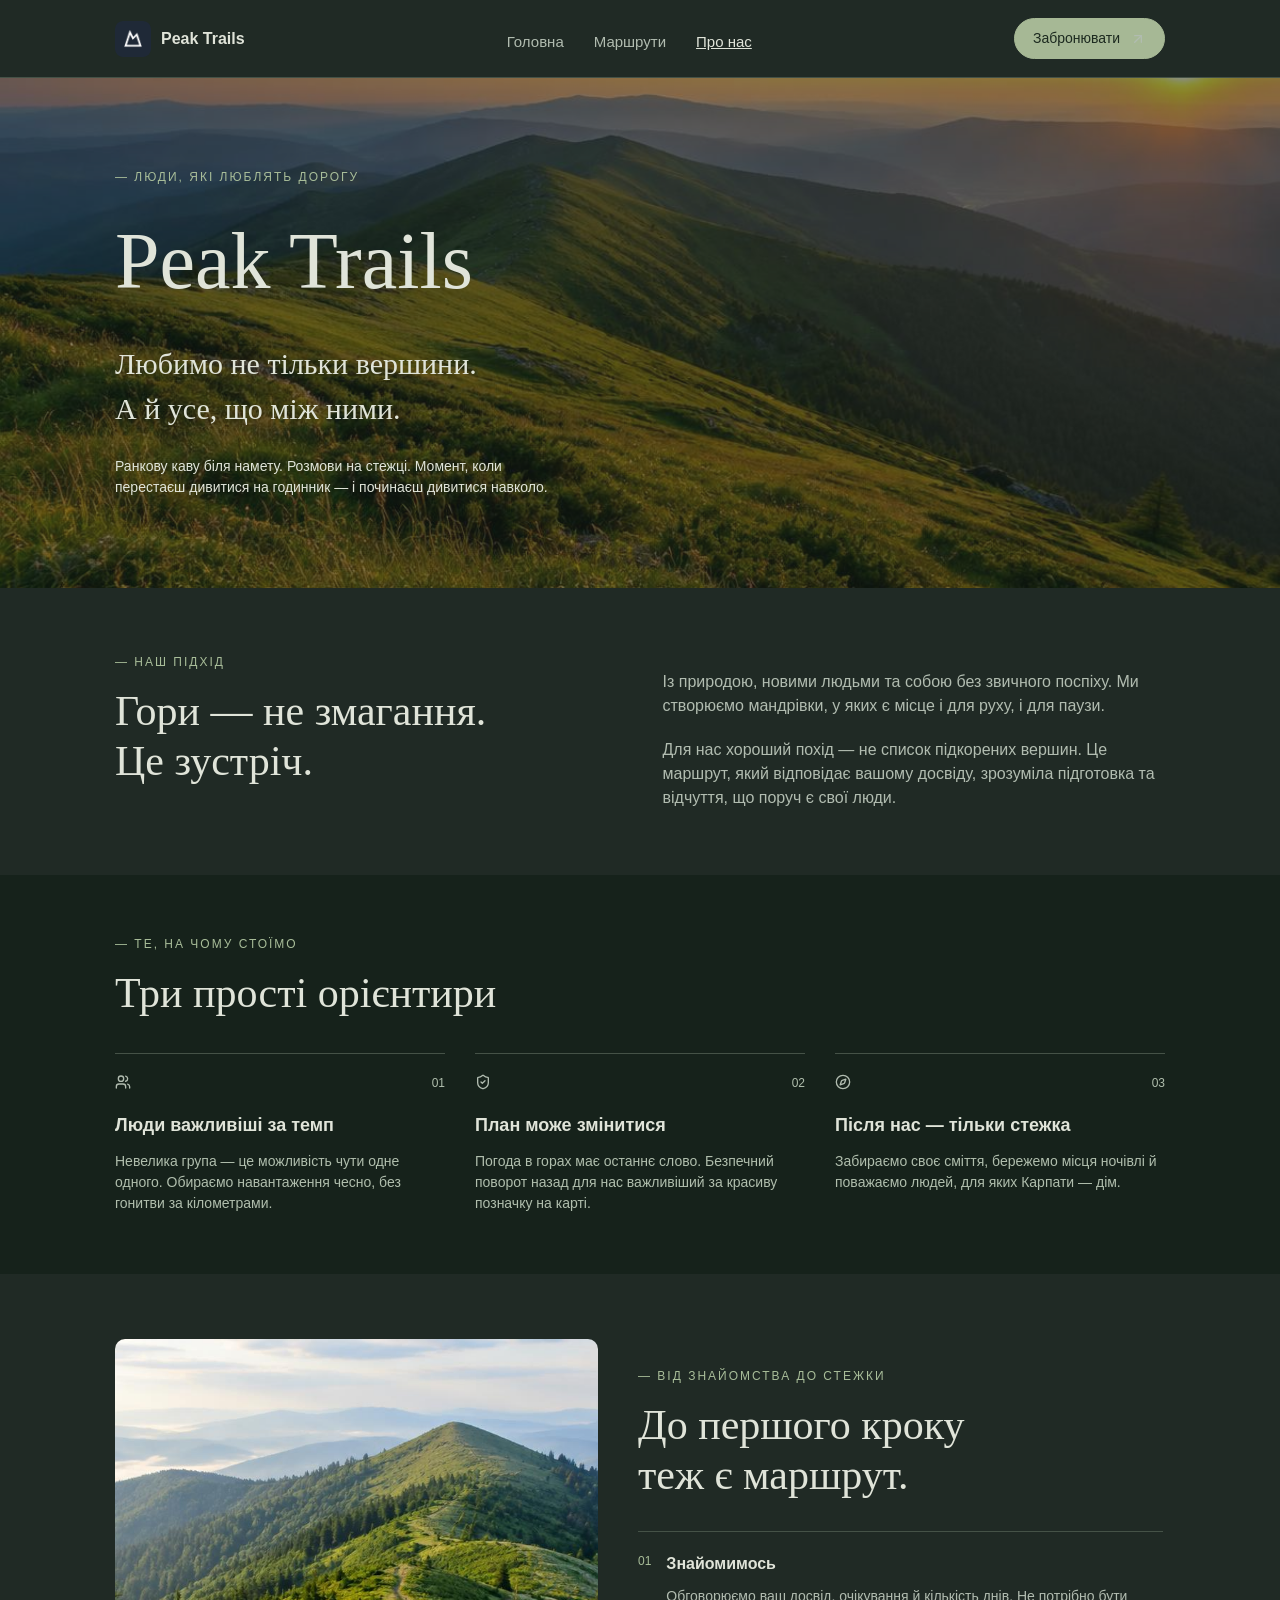
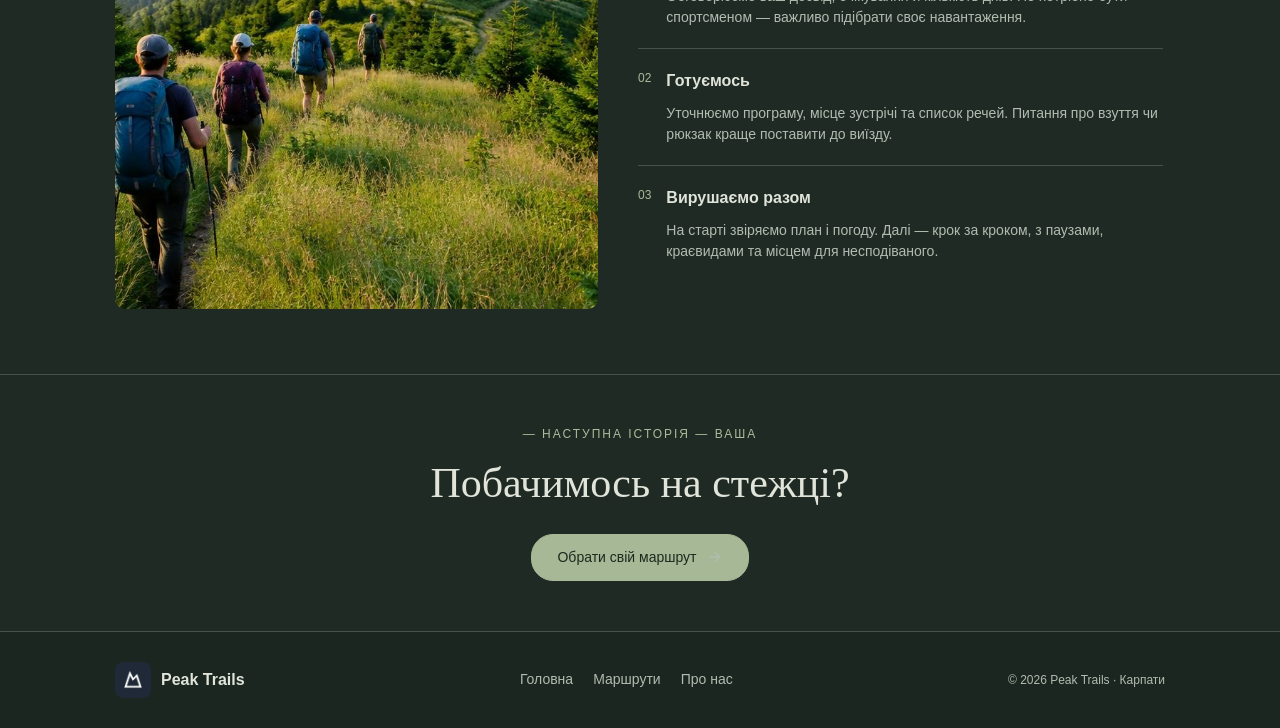
==== about_us.html @ 2f114bc2 "Add Peak Trails This commit adds the Peak Trails" ====
<!DOCTYPE html>
<html lang="uk">
    <head>
        <meta charset="utf-8">
        <meta name="viewport" content="width=device-width, initial-scale=1">
        <meta name="theme-color" content="#202a25">
        <title>Про нас — Peak Trails</title>
        <meta name="description" content="Авторські маршрути Карпатами, малі групи та досвідчені провідники. Знайдіть свою стежку з Peak Trails.">
        <link rel="icon" type="image/png" href="assets/peak-trails-logo.png">
        <link rel="stylesheet" href="style.css">
        <link rel="stylesheet" href="about_us.css">
    </head>
    <body>

        <header class="site-header">
            <div class="container header-content">
                <a href="index.html" class="brand">
                    <img src="assets/peak-trails-logo.png" alt="" width="36" height="36">
                    <span>Peak Trails</span>
                </a>
                <nav class="main-nav">
                    <a href="index.html">Головна</a>
                    <a href="trails.html">Маршрути</a>
                    <a href="about_us.html" class="active">Про нас</a>
                </nav>
                <a href="index.html#book" class="button button-small">
                    Забронювати
                    <img src="assets/icons/arrow-up-right.svg" alt="" class="icon">
                </a>
            </div>
        </header>

        <main id="main-content">

            <!-- Про агенцію -->
            <section class="about-hero">
                <img src="assets/borzhava.jpg" alt="Зелені полонини та хребти Боржави" width="1200" height="800">
                <div class="about-shade"></div>
                <div class="container">
                    <p class="eyebrow">— Люди, які люблять дорогу</p>
                    <h1>Peak Trails</h1>
                    <p class="about-tagline">
                        Любимо не тільки вершини.
                        <br>
                        А й усе, що між ними.
                    </p>
                    <p class="about-description">
                        Ранкову каву біля намету. Розмови на стежці. Момент, коли перестаєш дивитися на
                        годинник — і починаєш дивитися навколо.
                    </p>
                </div>
            </section>

            <!-- Наш підхід -->
            <section class="container approach">
                <div>
                    <p class="eyebrow">— Наш підхід</p>
                    <h2>
                        Гори — не змагання.
                        <br>
                        Це зустріч.
                    </h2>
                </div>
                <div class="approach-text">
                    <p>
                        Із природою, новими людьми та собою без звичного поспіху. Ми створюємо мандрівки,
                        у яких є місце і для руху, і для паузи.
                    </p>
                    <p>
                        Для нас хороший похід — не список підкорених вершин. Це маршрут, який відповідає
                        вашому досвіду, зрозуміла підготовка та відчуття, що поруч є свої люди.
                    </p>
                </div>
            </section>

            <!-- Цінності -->
            <section class="values">
                <div class="container">
                    <p class="eyebrow">— Те, на чому стоїмо</p>
                    <h2>Три прості орієнтири</h2>
                    <div class="values-grid">
                        <div class="value-card">
                            <div class="card-number">
                                <img src="assets/icons/users.svg" alt="" class="icon">
                                <span>01</span>
                            </div>
                            <h3>Люди важливіші за темп</h3>
                            <p>
                                Невелика група — це можливість чути одне одного. Обираємо навантаження
                                чесно, без гонитви за кілометрами.
                            </p>
                        </div>
                        <div class="value-card">
                            <div class="card-number">
                                <img src="assets/icons/shield-check.svg" alt="" class="icon">
                                <span>02</span>
                            </div>
                            <h3>План може змінитися</h3>
                            <p>
                                Погода в горах має останнє слово. Безпечний поворот назад для нас
                                важливіший за красиву позначку на карті.
                            </p>
                        </div>
                        <div class="value-card">
                            <div class="card-number">
                                <img src="assets/icons/compass.svg" alt="" class="icon">
                                <span>03</span>
                            </div>
                            <h3>Після нас — тільки стежка</h3>
                            <p>Забираємо своє сміття, бережемо місця ночівлі й поважаємо людей, для яких Карпати — дім.</p>
                        </div>
                    </div>
                </div>
            </section>

            <!-- Підготовка до походу -->
            <section class="container preparation">
                <img src="assets/gorgany.jpg" alt="Гірська стежка та смерекові ліси Ґорган" width="1200" height="800">
                <div>
                    <p class="eyebrow">— Від знайомства до стежки</p>
                    <h2>
                        До першого кроку
                        <br>
                        теж є маршрут.
                    </h2>
                    <ol class="steps">
                        <li>
                            <span>01</span>
                            <div>
                                <h3>Знайомимось</h3>
                                <p>
                                    Обговорюємо ваш досвід, очікування й кількість днів. Не потрібно бути
                                    спортсменом — важливо підібрати своє навантаження.
                                </p>
                            </div>
                        </li>
                        <li>
                            <span>02</span>
                            <div>
                                <h3>Готуємось</h3>
                                <p>
                                    Уточнюємо програму, місце зустрічі та список речей. Питання про
                                    взуття чи рюкзак краще поставити до виїзду.
                                </p>
                            </div>
                        </li>
                        <li>
                            <span>03</span>
                            <div>
                                <h3>Вирушаємо разом</h3>
                                <p>
                                    На старті звіряємо план і погоду. Далі — крок за кроком, з паузами,
                                    краєвидами та місцем для несподіваного.
                                </p>
                            </div>
                        </li>
                    </ol>
                </div>
            </section>

            <!-- Запрошення в гори -->
            <section class="invitation">
                <div class="container">
                    <p class="eyebrow">— Наступна історія — ваша</p>
                    <h2>Побачимось на стежці?</h2>
                    <a href="trails.html" class="button">
                        Обрати свій маршрут
                        <img src="assets/icons/arrow-right.svg" alt="" class="icon">
                    </a>
                </div>
            </section>
        </main>

        <footer class="site-footer">
            <div class="container footer-content">
                <a href="index.html" class="brand">
                    <img src="assets/peak-trails-logo.png" alt="" width="32" height="32">
                    <span>Peak Trails</span>
                </a>
                <nav class="footer-nav">
                    <a href="index.html">Головна</a>
                    <a href="trails.html">Маршрути</a>
                    <a href="about_us.html" class="active">Про нас</a>
                </nav>
                <p class="copyright">© 2026 Peak Trails · Карпати</p>
            </div>
        </footer>
    </body>
</html>
---- style.css ----
/* Основні стилі */
* {
    box-sizing: border-box;
}

body {
    margin: 0;
    background: #202a25;
    color: #e0e4d9;
    font-family: Arial, sans-serif;
    font-size: 16px;
    line-height: 1.5;
}

h1, h2, h3, p {
    margin: 0;
}

h1, h2 {
    font-family: Georgia, serif;
    font-weight: normal;
}

h2 {
    font-size: 42px;
    line-height: 1.2;
}

a {
    color: #e0e4d9;
    text-decoration: none;
}

img {
    display: block;
    max-width: 100%;
}

button, input {
    font-family: Arial, sans-serif;
    font-size: 15px;
}

.container {
    max-width: 1100px;
    margin: 0 auto;
    padding: 0 25px;
}

.icon {
    width: 16px;
    height: 16px;
}

.eyebrow {
    margin-bottom: 15px;
    color: #a8bd99;
    font-size: 12px;
    letter-spacing: 2px;
    text-transform: uppercase;
}

.button {
    display: inline-flex;
    align-items: center;
    justify-content: center;
    gap: 10px;
    padding: 12px 25px;
    border: 1px solid #a6b895;
    border-radius: 22px;
    background: #a6b895;
    color: #1c291f;
    font-size: 14px;
    cursor: pointer;
}

.button:hover {
    background: #bac9ad;
}

.button-small {
    padding: 9px 18px;
}

.button-outline {
    border-color: #59685b;
    background: #29352e;
    color: #e0e4d9;
}

.button-outline:hover {
    background: #3b4c3f;
}

/* Шапка */
.site-header {
    border-bottom: 1px solid #455247;
    background: #202a25;
}

.header-content {
    display: flex;
    align-items: center;
    justify-content: space-between;
    padding-top: 18px;
    padding-bottom: 18px;
}

.brand {
    display: flex;
    align-items: center;
    gap: 10px;
    font-weight: bold;
}

.brand img {
    width: 36px;
    height: 36px;
    border-radius: 8px;
}

.main-nav {
    display: flex;
    gap: 30px;
    margin-top: 7px;
    font-size: 15px;
}

.main-nav a, .footer-nav a {
    color: #b1bcb0;
}

.main-nav a:hover, .footer-nav a:hover, .main-nav .active {
    color: #e0e4d9;
    text-decoration: underline;
}

/* Головний екран */
.hero {
    padding-top: 60px;
    padding-bottom: 35px;
}

.hero h1 {
    max-width: 740px;
    font-size: 64px;
    line-height: 1.1;
}

.hero-description {
    max-width: 580px;
    margin-top: 25px;
    margin-left: 12px;
    color: #b1bcb0;
    font-size: 18px;
}

.hero-actions {
    display: flex;
    gap: 15px;
    margin-top: 30px;
}

.hero-stats {
    display: flex;
    justify-content: space-between;
    max-width: 510px;
    margin-top: 40px;
    padding-top: 25px;
    border-top: 1px solid #455247;
}

.hero-stats b {
    display: block;
    font-size: 26px;
}

.hero-stats span {
    color: #b1bcb0;
    font-size: 13px;
}

.featured {
    padding-bottom: 45px;
}

.featured-photo {
    overflow: hidden;
    margin-right: 15px;
    border-radius: 8px;
}

.featured-photo > img {
    width: 100%;
    height: 470px;
    object-fit: cover;
}

.featured-caption {
    display: flex;
    align-items: center;
    justify-content: space-between;
    padding: 20px;
    background: #29352e;
}

.featured-caption .eyebrow {
    margin-bottom: 5px;
}

.featured-caption p + p {
    font-family: Georgia, serif;
    font-size: 27px;
}

/* Картки маршрутів */
.popular-routes, .suggestions {
    padding-top: 50px;
    padding-bottom: 60px;
}

.section-heading {
    display: flex;
    align-items: flex-end;
    justify-content: space-between;
    gap: 25px;
    margin-bottom: 30px;
}

.section-description {
    max-width: 300px;
    color: #b1bcb0;
    font-size: 14px;
}

.cards-grid {
    display: flex;
    flex-wrap: wrap;
    align-items: flex-start;
    gap: 20px;
}

.tour-card, .suggestion-card, .review-card {
    width: 31%;
}

.card-lower {
    margin-top: 18px;
}

.tour-card, .route-card {
    overflow: hidden;
    border: 1px solid #455247;
    border-radius: 12px;
    background: #29352e;
}

.card-photo > img {
    width: 100%;
    height: 220px;
    object-fit: cover;
}

.badge {
    display: block;
    margin: 12px 18px 0;
    color: #a8bd99;
    font-size: 12px;
}

.card-content {
    padding: 18px;
}

.tour-card h3 {
    margin-bottom: 10px;
    font-family: Georgia, serif;
    font-size: 24px;
    font-weight: normal;
}

.card-content > p {
    color: #b1bcb0;
    font-size: 14px;
}

.route-meta {
    display: flex;
    align-items: center;
    flex-wrap: wrap;
    gap: 10px;
    margin-top: 20px;
    padding-top: 15px;
    border-top: 1px solid #455247;
    color: #b1bcb0;
    font-size: 12px;
}

.route-meta span {
    display: flex;
    align-items: center;
    gap: 5px;
}

.route-meta .icon {
    width: 14px;
    height: 14px;
}

.difficulty {
    padding: 4px 8px;
    border-radius: 15px;
    background: #35463a;
}

.all-routes {
    margin-top: 25px;
    text-align: right;
}

/* Переваги */
.benefits {
    padding: 65px 0;
    background: #16221b;
}

.benefits-heading {
    display: flex;
    align-items: flex-end;
    justify-content: space-between;
    gap: 40px;
}

.benefits-heading > p {
    max-width: 430px;
    color: #b0bead;
}

.benefits-grid {
    display: flex;
    flex-wrap: wrap;
    gap: 18px;
    margin-top: 35px;
}

.benefit-card {
    width: 23%;
    padding: 20px;
    border-radius: 12px;
    background: #25352b;
}

.card-number {
    display: flex;
    justify-content: space-between;
    color: #b0bead;
    font-size: 12px;
}

.benefit-card h3 {
    margin: 20px 0 10px;
    font-size: 16px;
}

.benefit-card > p {
    color: #b0bead;
    font-size: 13px;
}

/* Підбір маршруту */
.suggestion-card {
    overflow: hidden;
    border-radius: 8px;
}

.suggestion-card > img {
    width: 100%;
    height: 270px;
    object-fit: cover;
}

.suggestion-caption {
    display: flex;
    align-items: center;
    justify-content: space-between;
    padding: 15px;
    background: #29352e;
}

.suggestion-caption p:first-child {
    font-family: Georgia, serif;
    font-size: 22px;
}

.suggestion-caption p + p {
    margin-top: 5px;
    font-size: 12px;
}

/* Відгуки */
.reviews {
    padding: 60px 0;
    background: #29352e;
}

.rating, .stars {
    display: flex;
    align-items: center;
}

.rating {
    gap: 8px;
    font-size: 14px;
}

.review-card {
    padding: 22px;
    border: 1px solid #455247;
    border-radius: 12px;
    background: #202a25;
}

.review-text {
    font-size: 15px;
}

.review-author {
    margin-top: 20px;
    padding-top: 15px;
    border-top: 1px solid #455247;
    font-size: 14px;
}

.review-author p + p {
    margin-top: 5px;
    color: #b1bcb0;
    font-size: 12px;
}

/* Макет форми */
.booking {
    padding-top: 60px;
    padding-bottom: 70px;
}

.booking-panel {
    display: flex;
    overflow: hidden;
    border-radius: 18px;
    background: #16221b;
}

.booking-info, .booking-form {
    width: 50%;
    padding: 35px;
}

.booking-info > p {
    margin-top: 20px;
    color: #b0bead;
}

.contacts {
    margin-top: 30px;
    color: #b0bead;
    font-size: 14px;
}

.contacts p {
    display: flex;
    align-items: center;
    gap: 10px;
    margin-top: 12px;
}

.booking-form {
    margin-top: 15px;
    background: #25352b;
}

.booking-form label {
    display: block;
    margin: 10px 0 6px;
    color: #b0bead;
    font-size: 14px;
}

.booking-form input {
    width: 100%;
    padding: 12px;
    border: 1px solid #59685b;
    border-radius: 7px;
    background: #202a25;
    color: #e0e4d9;
}

.booking-form input::placeholder {
    color: #b1bcb0;
}

.booking-submit {
    width: 100%;
    margin-top: 25px;
    border-radius: 7px;
}

.booking-note {
    margin-top: 12px;
    color: #b0bead;
    font-size: 12px;
}

/* Підвал */
.site-footer {
    border-top: 1px solid #455247;
    background: #1c2620;
}

.footer-content {
    display: flex;
    align-items: center;
    justify-content: space-between;
    flex-wrap: wrap;
    gap: 20px;
    padding-top: 30px;
    padding-bottom: 30px;
}

.footer-nav {
    display: flex;
    gap: 20px;
    font-size: 14px;
}

.copyright {
    color: #b1bcb0;
    font-size: 12px;
}

/* Телефони та невеликі екрани */
@media (max-width: 800px) {
    .header-content {
        flex-wrap: wrap;
        gap: 20px;
    }

    .main-nav {
        order: 3;
        justify-content: center;
        width: 100%;
    }

    .hero h1 {
        font-size: 44px;
    }

    h2 {
        font-size: 32px;
    }

    .hero-actions {
        flex-wrap: wrap;
    }

    .hero-description {
        font-size: 16px;
    }

    .featured-photo > img {
        height: 310px;
    }

    .featured-caption .button {
        display: none;
    }

    .featured-caption p + p {
        font-size: 23px;
    }

    .section-heading, .benefits-heading {
        display: block;
    }

    .section-description, .benefits-heading > p, .rating {
        margin-top: 20px;
    }

    .tour-card, .suggestion-card, .review-card {
        width: 100%;
    }

    .benefit-card {
        width: 46%;
    }

    .booking-panel {
        display: block;
    }

    .booking-info, .booking-form {
        width: 100%;
        padding: 25px;
    }
}

@media (max-width: 450px) {
    .container {
        padding-left: 18px;
        padding-right: 18px;
    }

    .brand {
        font-size: 14px;
    }

    .header-content > .button {
        padding: 8px 12px;
    }

    .benefit-card {
        width: 100%;
    }
}
---- about_us.css ----
﻿/* Початок сторінки */
.about-hero {
    position: relative;
    background: #16221b;
}

.about-hero > img, .about-shade {
    position: absolute;
    top: 0;
    left: 0;
    width: 100%;
    height: 100%;
}

.about-hero > img {
    object-fit: cover;
}

.about-shade {
    background: rgba(22, 34, 27, 0.5);
}

.about-hero .container {
    position: relative;
    padding-top: 90px;
    padding-bottom: 90px;
}

.about-hero h1 {
    font-size: 80px;
}

.about-tagline {
    margin-top: 20px;
    font-family: Georgia, serif;
    font-size: 30px;
}

.about-description {
    max-width: 460px;
    margin-top: 25px;
    font-size: 14px;
}

/* Наш підхід */
.approach {
    display: flex;
    gap: 45px;
    padding-top: 65px;
    padding-bottom: 65px;
}

.approach > div {
    width: 50%;
}

.approach-text {
    padding-top: 17px;
    color: #b1bcb0;
}

.approach-text p + p {
    margin-top: 20px;
}

/* Цінності */
.values {
    padding: 60px 0;
    background: #16221b;
}

.values-grid {
    display: flex;
    gap: 30px;
    margin-top: 35px;
}

.value-card {
    width: 32%;
    padding-top: 20px;
    border-top: 1px solid #455247;
}

.value-card h3 {
    margin: 20px 0 12px;
    font-size: 18px;
}

.value-card > p {
    color: #b0bead;
    font-size: 14px;
}

/* Підготовка */
.preparation {
    display: flex;
    align-items: center;
    gap: 40px;
    padding-top: 65px;
    padding-bottom: 65px;
}

.preparation > img {
    width: 46%;
    height: 570px;
    border-radius: 10px;
    object-fit: cover;
}

.preparation > div {
    width: 50%;
}

.steps {
    margin: 30px 0 0;
    padding: 0;
    list-style: none;
}

.steps li {
    display: flex;
    gap: 15px;
    padding: 20px 0;
    border-top: 1px solid #455247;
}

.steps li > span {
    color: #a8bd99;
    font-size: 12px;
}

.steps h3 {
    font-size: 16px;
}

.steps p {
    margin-top: 10px;
    color: #b1bcb0;
    font-size: 14px;
}

.invitation {
    padding: 50px 0;
    border-top: 1px solid #455247;
    text-align: center;
}

.invitation .button {
    margin-top: 25px;
}

@media (max-width: 800px) {
    .about-hero h1 {
        font-size: 54px;
    }

    .about-tagline {
        font-size: 26px;
    }

    .approach, .values-grid, .preparation {
        display: block;
    }

    .approach > div, .value-card, .preparation > div, .preparation > img {
        width: 100%;
    }

    .approach-text, .value-card, .preparation > div {
        margin-top: 30px;
    }

    .preparation > img {
        height: 400px;
    }
}
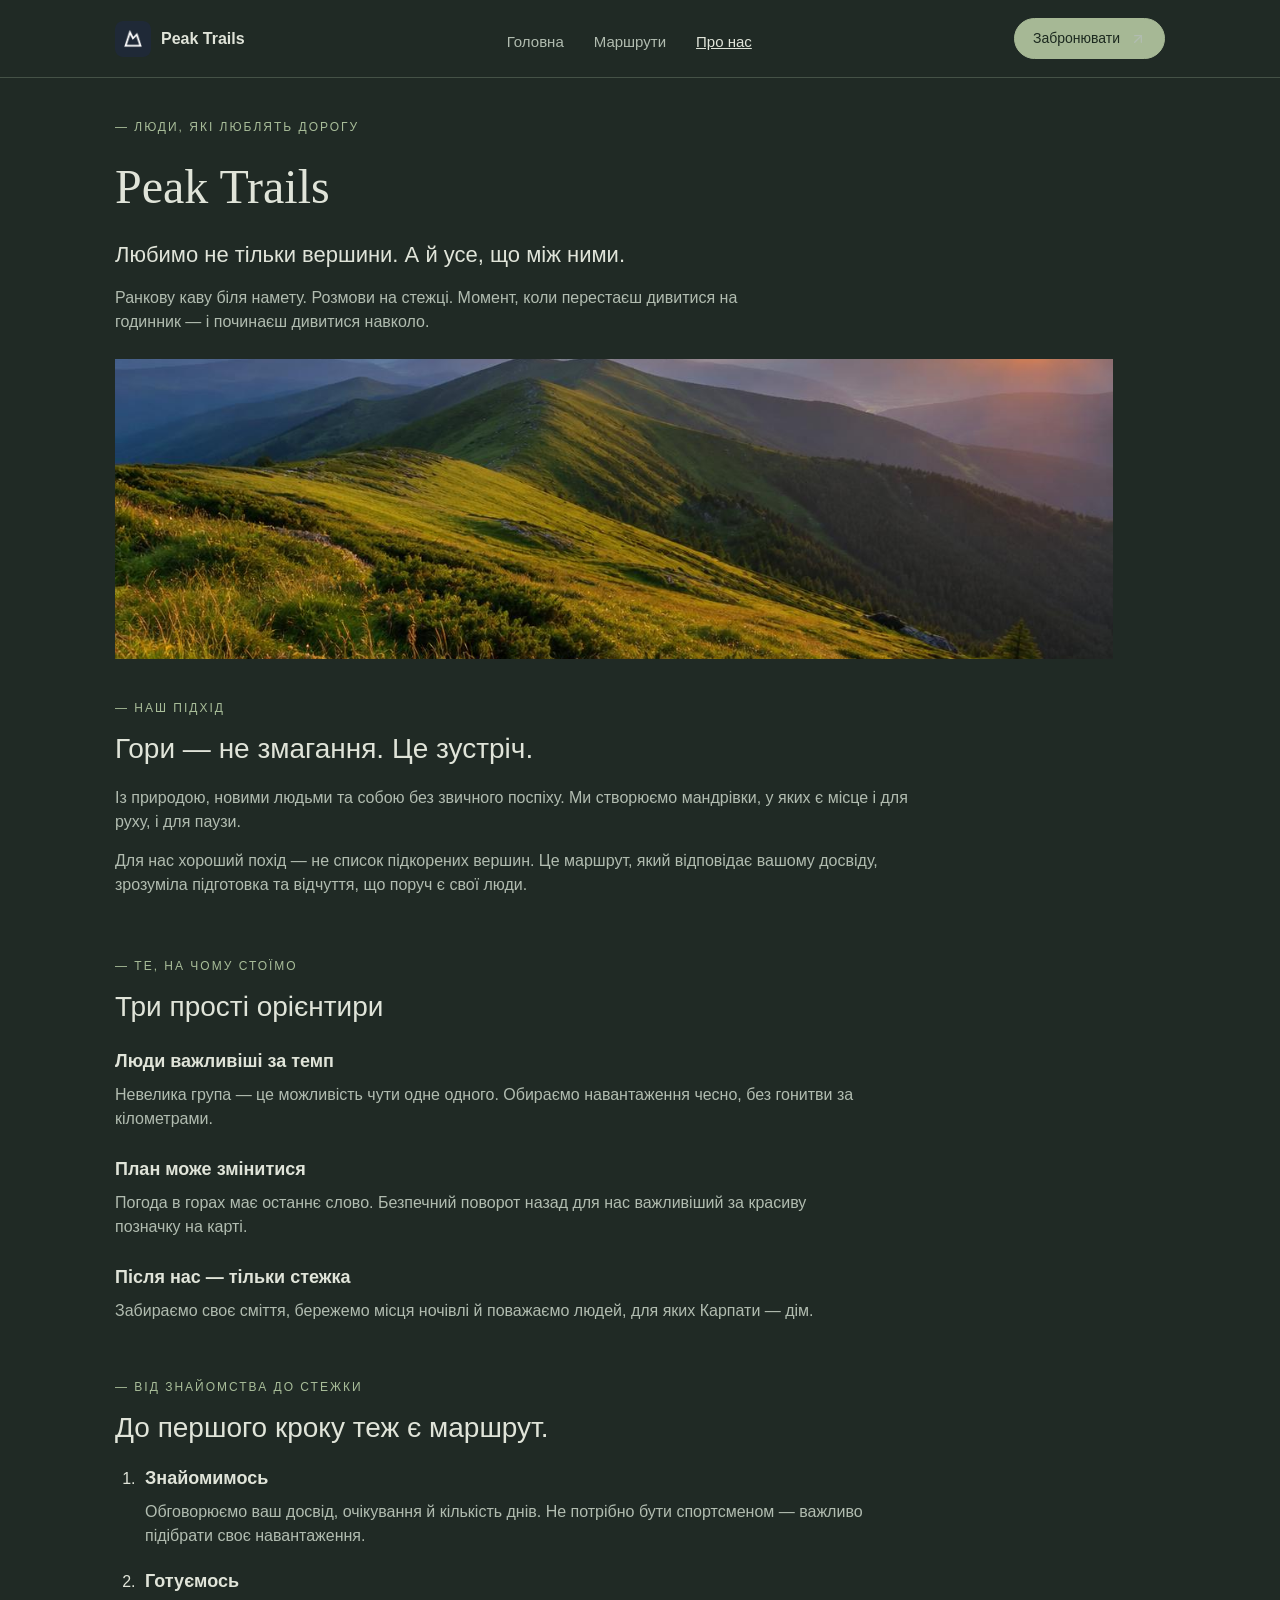
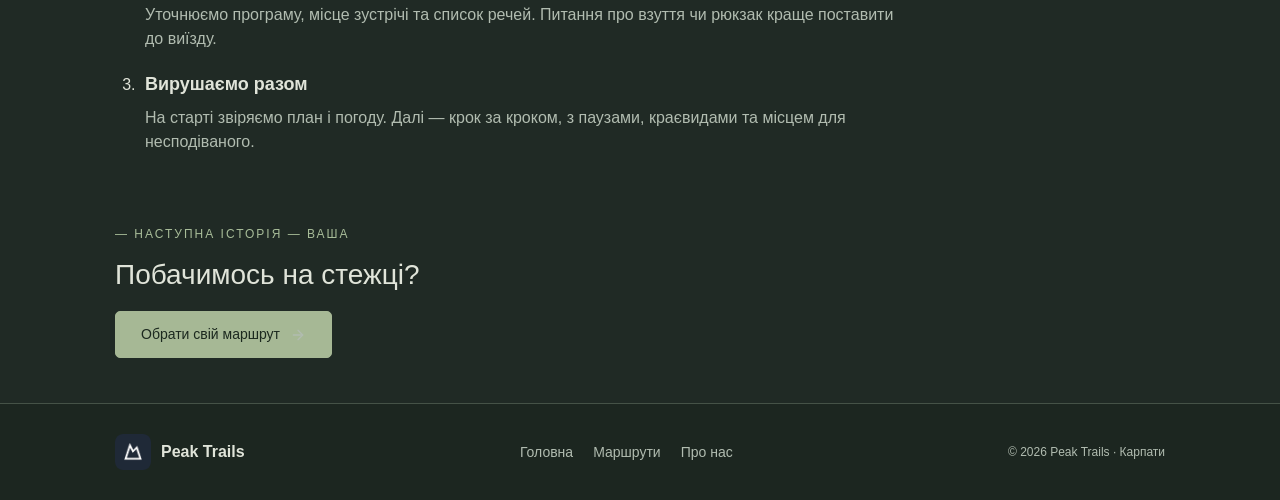
==== commit 45d3711c: "sgvbdsfg" ====
--- a/about_us.html
+++ b/about_us.html
@@ -30,25 +30,21 @@
             </div>
         </header>
 
-        <main id="main-content">
+        <main id="main-content" class="about-page">
 
             <!-- Про агенцію -->
-            <section class="about-hero">
+            <section class="container about-hero">
+                <p class="eyebrow">— Люди, які люблять дорогу</p>
+                <h1>Peak Trails</h1>
+                <p class="about-tagline">
+                    Любимо не тільки вершини.
+                    А й усе, що між ними.
+                </p>
+                <p class="about-description">
+                    Ранкову каву біля намету. Розмови на стежці. Момент, коли перестаєш дивитися на
+                    годинник — і починаєш дивитися навколо.
+                </p>
                 <img src="assets/borzhava.jpg" alt="Зелені полонини та хребти Боржави" width="1200" height="800">
-                <div class="about-shade"></div>
-                <div class="container">
-                    <p class="eyebrow">— Люди, які люблять дорогу</p>
-                    <h1>Peak Trails</h1>
-                    <p class="about-tagline">
-                        Любимо не тільки вершини.
-                        <br>
-                        А й усе, що між ними.
-                    </p>
-                    <p class="about-description">
-                        Ранкову каву біля намету. Розмови на стежці. Момент, коли перестаєш дивитися на
-                        годинник — і починаєш дивитися навколо.
-                    </p>
-                </div>
             </section>
 
             <!-- Наш підхід -->
@@ -57,7 +53,6 @@
                     <p class="eyebrow">— Наш підхід</p>
                     <h2>
                         Гори — не змагання.
-                        <br>
                         Це зустріч.
                     </h2>
                 </div>
@@ -80,10 +75,6 @@
                     <h2>Три прості орієнтири</h2>
                     <div class="values-grid">
                         <div class="value-card">
-                            <div class="card-number">
-                                <img src="assets/icons/users.svg" alt="" class="icon">
-                                <span>01</span>
-                            </div>
                             <h3>Люди важливіші за темп</h3>
                             <p>
                                 Невелика група — це можливість чути одне одного. Обираємо навантаження
@@ -91,10 +82,6 @@
                             </p>
                         </div>
                         <div class="value-card">
-                            <div class="card-number">
-                                <img src="assets/icons/shield-check.svg" alt="" class="icon">
-                                <span>02</span>
-                            </div>
                             <h3>План може змінитися</h3>
                             <p>
                                 Погода в горах має останнє слово. Безпечний поворот назад для нас
@@ -102,10 +89,6 @@
                             </p>
                         </div>
                         <div class="value-card">
-                            <div class="card-number">
-                                <img src="assets/icons/compass.svg" alt="" class="icon">
-                                <span>03</span>
-                            </div>
                             <h3>Після нас — тільки стежка</h3>
                             <p>Забираємо своє сміття, бережемо місця ночівлі й поважаємо людей, для яких Карпати — дім.</p>
                         </div>
@@ -115,17 +98,14 @@
 
             <!-- Підготовка до походу -->
             <section class="container preparation">
-                <img src="assets/gorgany.jpg" alt="Гірська стежка та смерекові ліси Ґорган" width="1200" height="800">
                 <div>
                     <p class="eyebrow">— Від знайомства до стежки</p>
                     <h2>
                         До першого кроку
-                        <br>
                         теж є маршрут.
                     </h2>
                     <ol class="steps">
                         <li>
-                            <span>01</span>
                             <div>
                                 <h3>Знайомимось</h3>
                                 <p>
@@ -135,7 +115,6 @@
                             </div>
                         </li>
                         <li>
-                            <span>02</span>
                             <div>
                                 <h3>Готуємось</h3>
                                 <p>
@@ -145,7 +124,6 @@
                             </div>
                         </li>
                         <li>
-                            <span>03</span>
                             <div>
                                 <h3>Вирушаємо разом</h3>
                                 <p>
--- a/style.css
+++ b/style.css
@@ -219,6 +219,22 @@
     padding-bottom: 60px;
 }
 
+.popular-heading {
+    margin-bottom: 25px;
+}
+
+.popular-heading h2 {
+    font-family: Arial, sans-serif;
+    font-size: 30px;
+}
+
+.popular-description {
+    max-width: 650px;
+    margin-top: 15px;
+    color: #b1bcb0;
+    font-size: 14px;
+}
+
 .section-heading {
     display: flex;
     align-items: flex-end;
@@ -240,7 +256,7 @@
     gap: 20px;
 }
 
-.tour-card, .suggestion-card, .review-card {
+.tour-card, .suggestion-card {
     width: 31%;
 }
 
@@ -248,7 +264,7 @@
     margin-top: 18px;
 }
 
-.tour-card, .route-card {
+.route-card {
     overflow: hidden;
     border: 1px solid #455247;
     border-radius: 12px;
@@ -273,10 +289,23 @@
 }
 
 .tour-card h3 {
-    margin-bottom: 10px;
-    font-family: Georgia, serif;
-    font-size: 24px;
-    font-weight: normal;
+    margin: 15px 0 10px;
+    font-size: 20px;
+}
+
+.tour-card img {
+    width: 100%;
+    height: 200px;
+    object-fit: cover;
+}
+
+.tour-card p {
+    color: #b1bcb0;
+    font-size: 14px;
+}
+
+.tour-details {
+    margin-top: 15px;
 }
 
 .card-content > p {
@@ -307,12 +336,6 @@
     height: 14px;
 }
 
-.difficulty {
-    padding: 4px 8px;
-    border-radius: 15px;
-    background: #35463a;
-}
-
 .all-routes {
     margin-top: 25px;
     text-align: right;
@@ -394,46 +417,6 @@
 
 .suggestion-caption p + p {
     margin-top: 5px;
-    font-size: 12px;
-}
-
-/* Відгуки */
-.reviews {
-    padding: 60px 0;
-    background: #29352e;
-}
-
-.rating, .stars {
-    display: flex;
-    align-items: center;
-}
-
-.rating {
-    gap: 8px;
-    font-size: 14px;
-}
-
-.review-card {
-    padding: 22px;
-    border: 1px solid #455247;
-    border-radius: 12px;
-    background: #202a25;
-}
-
-.review-text {
-    font-size: 15px;
-}
-
-.review-author {
-    margin-top: 20px;
-    padding-top: 15px;
-    border-top: 1px solid #455247;
-    font-size: 14px;
-}
-
-.review-author p + p {
-    margin-top: 5px;
-    color: #b1bcb0;
     font-size: 12px;
 }
 
@@ -582,11 +565,11 @@
         display: block;
     }
 
-    .section-description, .benefits-heading > p, .rating {
+    .section-description, .benefits-heading > p {
         margin-top: 20px;
     }
 
-    .tour-card, .suggestion-card, .review-card {
+    .tour-card, .suggestion-card {
         width: 100%;
     }
 
--- a/about_us.css
+++ b/about_us.css
@@ -1,176 +1,98 @@
-﻿/* Початок сторінки */
-.about-hero {
-    position: relative;
-    background: #16221b;
+﻿/* About page */
+.about-page h2 {
+    font-family: Arial, sans-serif;
+    font-size: 28px;
 }
 
-.about-hero > img, .about-shade {
-    position: absolute;
-    top: 0;
-    left: 0;
-    width: 100%;
-    height: 100%;
+.about-hero {
+    padding-top: 40px;
 }
 
-.about-hero > img {
+.about-hero h1 {
+    font-size: 48px;
+}
+
+.about-tagline {
+    margin-top: 15px;
+    font-size: 22px;
+}
+
+.about-description {
+    max-width: 650px;
+    margin-top: 15px;
+    color: #b1bcb0;
+}
+
+.about-hero img {
+    width: 95%;
+    height: 300px;
+    margin-top: 25px;
     object-fit: cover;
 }
 
-.about-shade {
-    background: rgba(22, 34, 27, 0.5);
-}
-
-.about-hero .container {
-    position: relative;
-    padding-top: 90px;
-    padding-bottom: 90px;
-}
-
-.about-hero h1 {
-    font-size: 80px;
-}
-
-.about-tagline {
-    margin-top: 20px;
-    font-family: Georgia, serif;
-    font-size: 30px;
-}
-
-.about-description {
-    max-width: 460px;
-    margin-top: 25px;
-    font-size: 14px;
-}
-
-/* Наш підхід */
 .approach {
-    display: flex;
-    gap: 45px;
-    padding-top: 65px;
-    padding-bottom: 65px;
-}
-
-.approach > div {
-    width: 50%;
+    padding-top: 40px;
+    padding-bottom: 25px;
 }
 
 .approach-text {
-    padding-top: 17px;
+    max-width: 800px;
+    margin-top: 20px;
     color: #b1bcb0;
 }
 
-.approach-text p + p {
-    margin-top: 20px;
+.approach-text p {
+    margin-bottom: 15px;
 }
 
-/* Цінності */
 .values {
-    padding: 60px 0;
-    background: #16221b;
-}
-
-.values-grid {
-    display: flex;
-    gap: 30px;
-    margin-top: 35px;
+    padding: 20px 0;
 }
 
 .value-card {
-    width: 32%;
-    padding-top: 20px;
-    border-top: 1px solid #455247;
+    max-width: 750px;
+    margin-top: 25px;
 }
 
-.value-card h3 {
-    margin: 20px 0 12px;
+.value-card h3, .steps h3 {
+    margin-bottom: 8px;
     font-size: 18px;
 }
 
-.value-card > p {
-    color: #b0bead;
-    font-size: 14px;
+.value-card p, .steps p {
+    color: #b1bcb0;
 }
 
-/* Підготовка */
 .preparation {
-    display: flex;
-    align-items: center;
-    gap: 40px;
-    padding-top: 65px;
-    padding-bottom: 65px;
-}
-
-.preparation > img {
-    width: 46%;
-    height: 570px;
-    border-radius: 10px;
-    object-fit: cover;
-}
-
-.preparation > div {
-    width: 50%;
+    padding-top: 35px;
+    padding-bottom: 30px;
 }
 
 .steps {
-    margin: 30px 0 0;
-    padding: 0;
-    list-style: none;
+    max-width: 780px;
+    padding-left: 25px;
 }
 
 .steps li {
-    display: flex;
-    gap: 15px;
-    padding: 20px 0;
-    border-top: 1px solid #455247;
-}
-
-.steps li > span {
-    color: #a8bd99;
-    font-size: 12px;
-}
-
-.steps h3 {
-    font-size: 16px;
-}
-
-.steps p {
-    margin-top: 10px;
-    color: #b1bcb0;
-    font-size: 14px;
+    margin-top: 20px;
+    padding-left: 5px;
 }
 
 .invitation {
-    padding: 50px 0;
-    border-top: 1px solid #455247;
-    text-align: center;
+    padding: 25px 0 45px;
 }
 
 .invitation .button {
-    margin-top: 25px;
+    margin-top: 20px;
+    border-radius: 5px;
 }
 
-@media (max-width: 800px) {
+@media (max-width: 600px) {
     .about-hero h1 {
-        font-size: 54px;
+        font-size: 38px;
     }
 
-    .about-tagline {
-        font-size: 26px;
-    }
-
-    .approach, .values-grid, .preparation {
-        display: block;
-    }
-
-    .approach > div, .value-card, .preparation > div, .preparation > img {
-        width: 100%;
-    }
-
-    .approach-text, .value-card, .preparation > div {
-        margin-top: 30px;
-    }
-
-    .preparation > img {
-        height: 400px;
+    .about-hero img {
+        height: 210px;
     }
 }
